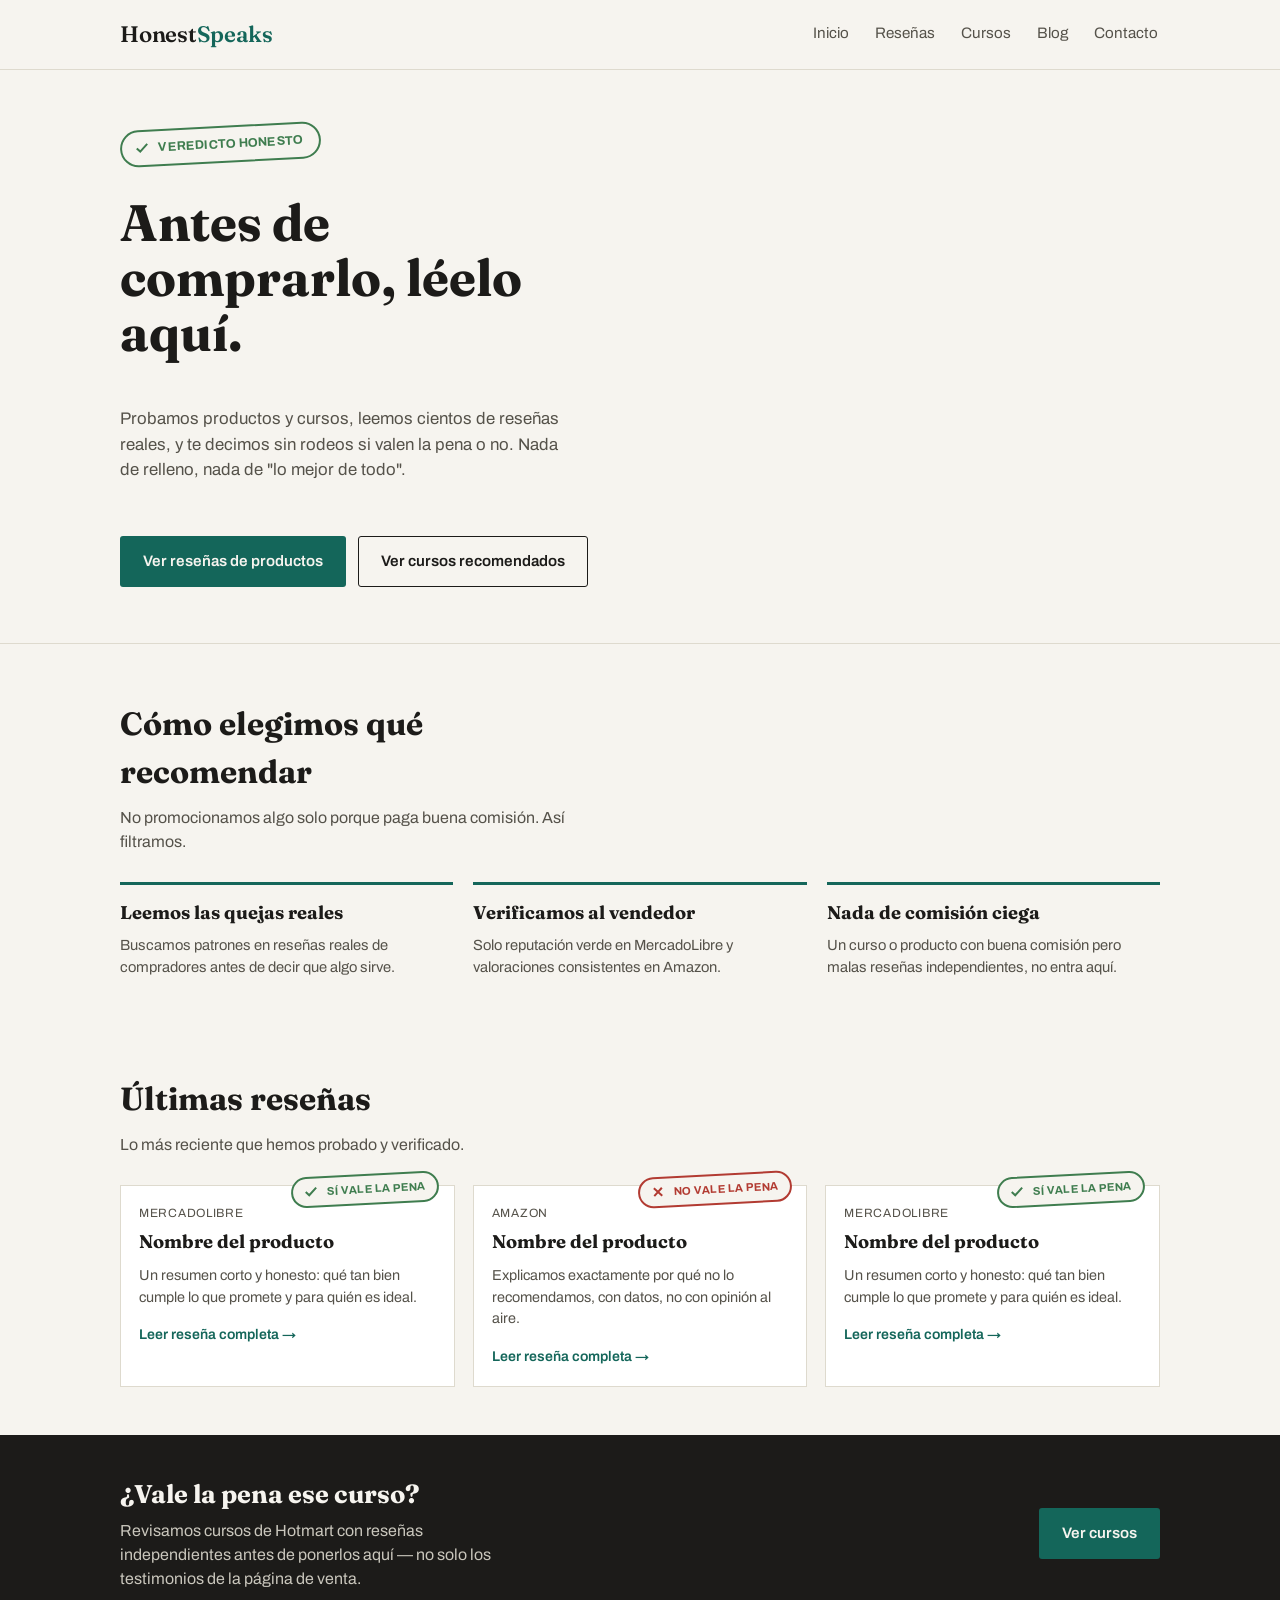
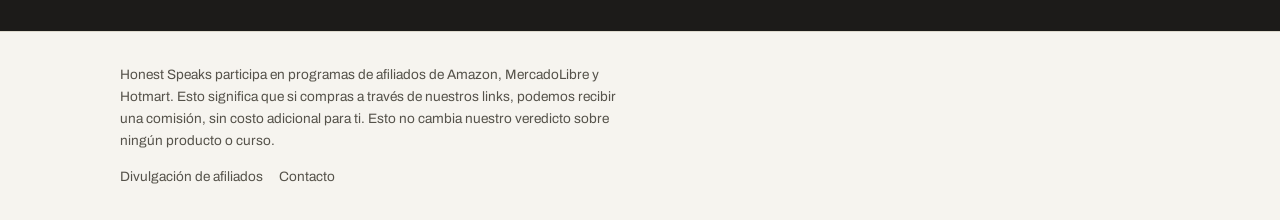
==== index.html @ 6c86795a "Create index.html for Honest Speaks website This HTML file serves as the main structure for the Hone" ====
<!DOCTYPE html>
<html lang="es">
<head>
<meta charset="UTF-8">
<meta name="viewport" content="width=device-width, initial-scale=1.0">
<title>Honest Speaks — Reseñas honestas de productos y cursos</title>
<meta name="description" content="Reseñas honestas de productos en Amazon y MercadoLibre, y cursos en Hotmart. Sin relleno, con veredicto claro.">
<link rel="preconnect" href="https://fonts.googleapis.com">
<link href="https://fonts.googleapis.com/css2?family=Fraunces:wght@500;600;700&family=Archivo:wght@400;600;700&display=swap" rel="stylesheet">
<link rel="stylesheet" href="style.css">
</head>
<body>

<header class="site-header">
  <div class="wrap">
    <a href="index.html" class="logo">Honest<span>Speaks</span></a>
    <nav class="main-nav">
      <a href="index.html">Inicio</a>
      <a href="resenas.html">Reseñas</a>
      <a href="cursos.html">Cursos</a>
      <a href="blog.html">Blog</a>
      <a href="contacto.html">Contacto</a>
    </nav>
  </div>
</header>

<section class="hero">
  <div class="wrap">
    <div class="stamp hero-stamp">
      <svg viewBox="0 0 24 24" fill="none" stroke="currentColor" stroke-width="3"><path d="M4 12l5 5L20 6"/></svg>
      VEREDICTO HONESTO
    </div>
    <h1>Antes de comprarlo, léelo aquí.</h1>
    <p>Probamos productos y cursos, leemos cientos de reseñas reales, y te decimos sin rodeos si valen la pena o no. Nada de relleno, nada de "lo mejor de todo".</p>
    <div class="hero-actions">
      <a href="resenas.html" class="btn btn-primary">Ver reseñas de productos</a>
      <a href="cursos.html" class="btn btn-ghost">Ver cursos recomendados</a>
    </div>
  </div>
</section>

<hr class="divider">

<section class="criteria">
  <div class="wrap">
    <div class="section-head">
      <h2>Cómo elegimos qué recomendar</h2>
      <p>No promocionamos algo solo porque paga buena comisión. Así filtramos.</p>
    </div>
    <div class="criteria-grid">
      <div class="criteria-item">
        <h3>Leemos las quejas reales</h3>
        <p>Buscamos patrones en reseñas reales de compradores antes de decir que algo sirve.</p>
      </div>
      <div class="criteria-item">
        <h3>Verificamos al vendedor</h3>
        <p>Solo reputación verde en MercadoLibre y valoraciones consistentes en Amazon.</p>
      </div>
      <div class="criteria-item">
        <h3>Nada de comisión ciega</h3>
        <p>Un curso o producto con buena comisión pero malas reseñas independientes, no entra aquí.</p>
      </div>
    </div>
  </div>
</section>

<section class="latest-reviews">
  <div class="wrap">
    <div class="section-head">
      <h2>Últimas reseñas</h2>
      <p>Lo más reciente que hemos probado y verificado.</p>
    </div>
    <div class="review-grid">

      <article class="review-card">
        <span class="stamp">
          <svg viewBox="0 0 24 24" fill="none" stroke="currentColor" stroke-width="3"><path d="M4 12l5 5L20 6"/></svg>
          SÍ VALE LA PENA
        </span>
        <p class="platform">MercadoLibre</p>
        <h3>Nombre del producto</h3>
        <p>Un resumen corto y honesto: qué tan bien cumple lo que promete y para quién es ideal.</p>
        <a href="resenas.html" class="card-link">Leer reseña completa →</a>
      </article>

      <article class="review-card">
        <span class="stamp no">
          <svg viewBox="0 0 24 24" fill="none" stroke="currentColor" stroke-width="3"><path d="M6 6l12 12M18 6L6 18"/></svg>
          NO VALE LA PENA
        </span>
        <p class="platform">Amazon</p>
        <h3>Nombre del producto</h3>
        <p>Explicamos exactamente por qué no lo recomendamos, con datos, no con opinión al aire.</p>
        <a href="resenas.html" class="card-link">Leer reseña completa →</a>
      </article>

      <article class="review-card">
        <span class="stamp">
          <svg viewBox="0 0 24 24" fill="none" stroke="currentColor" stroke-width="3"><path d="M4 12l5 5L20 6"/></svg>
          SÍ VALE LA PENA
        </span>
        <p class="platform">MercadoLibre</p>
        <h3>Nombre del producto</h3>
        <p>Un resumen corto y honesto: qué tan bien cumple lo que promete y para quién es ideal.</p>
        <a href="resenas.html" class="card-link">Leer reseña completa →</a>
      </article>

    </div>
  </div>
</section>

<div class="cta-block">
  <div class="wrap">
    <div>
      <h2>¿Vale la pena ese curso?</h2>
      <p>Revisamos cursos de Hotmart con reseñas independientes antes de ponerlos aquí — no solo los testimonios de la página de venta.</p>
    </div>
    <a href="cursos.html" class="btn btn-primary">Ver cursos</a>
  </div>
</div>

<footer class="site-footer">
  <div class="wrap">
    <p class="disclosure">Honest Speaks participa en programas de afiliados de Amazon, MercadoLibre y Hotmart. Esto significa que si compras a través de nuestros links, podemos recibir una comisión, sin costo adicional para ti. Esto no cambia nuestro veredicto sobre ningún producto o curso.</p>
    <nav class="footer-links">
      <a href="divulgacion.html">Divulgación de afiliados</a>
      <a href="contacto.html">Contacto</a>
    </nav>
  </div>
</footer>

</body>
</html>
---- style.css ----
/* ===== Honest Speaks — Estilos base ===== */

:root {
  --paper: #F6F4EF;
  --paper-dim: #EDE9DF;
  --ink: #1C1B19;
  --ink-soft: #55524A;
  --accent: #14665A;
  --accent-dark: #0D4A41;
  --si: #3F7D4F;
  --si-bg: #E4EFE3;
  --no: #B23B32;
  --no-bg: #F5E4E1;
  --border: #DEDACE;

  --serif: "Fraunces", Georgia, serif;
  --sans: "Archivo", -apple-system, sans-serif;

  --max-width: 1080px;
}

* { box-sizing: border-box; }

html { scroll-behavior: smooth; }

body {
  margin: 0;
  font-family: var(--sans);
  background: var(--paper);
  color: var(--ink);
  line-height: 1.5;
}

img { max-width: 100%; display: block; }

a { color: inherit; }

.wrap {
  max-width: var(--max-width);
  margin: 0 auto;
  padding: 0 20px;
}

/* ===== Header ===== */

.site-header {
  border-bottom: 1px solid var(--border);
  background: var(--paper);
  position: sticky;
  top: 0;
  z-index: 20;
}

.site-header .wrap {
  display: flex;
  align-items: center;
  justify-content: space-between;
  padding-top: 16px;
  padding-bottom: 16px;
  flex-wrap: wrap;
  gap: 10px;
}

.logo {
  font-family: var(--serif);
  font-size: 1.4rem;
  font-weight: 600;
  text-decoration: none;
  color: var(--ink);
  letter-spacing: -0.01em;
}

.logo span { color: var(--accent); }

.main-nav {
  display: flex;
  gap: 22px;
  flex-wrap: wrap;
}

.main-nav a {
  text-decoration: none;
  font-size: 0.95rem;
  color: var(--ink-soft);
  padding: 6px 2px;
  border-bottom: 2px solid transparent;
}

.main-nav a:hover,
.main-nav a:focus-visible {
  color: var(--ink);
  border-bottom-color: var(--accent);
}

/* ===== Hero ===== */

.hero {
  padding: 56px 0 48px;
}

.hero .wrap {
  display: flex;
  flex-direction: column;
  gap: 28px;
}

.hero h1 {
  font-family: var(--serif);
  font-size: clamp(2rem, 6vw, 3.2rem);
  line-height: 1.08;
  margin: 0 0 18px;
  max-width: 14ch;
}

.hero p {
  font-size: 1.05rem;
  color: var(--ink-soft);
  max-width: 46ch;
  margin: 0 0 26px;
}

.hero-actions {
  display: flex;
  gap: 12px;
  flex-wrap: wrap;
}

.btn {
  display: inline-block;
  font-family: var(--sans);
  font-weight: 600;
  font-size: 0.95rem;
  text-decoration: none;
  padding: 13px 22px;
  border-radius: 3px;
  border: 1px solid transparent;
  cursor: pointer;
}

.btn-primary {
  background: var(--accent);
  color: var(--paper);
}

.btn-primary:hover { background: var(--accent-dark); }

.btn-ghost {
  background: transparent;
  border-color: var(--ink);
  color: var(--ink);
}

.btn-ghost:hover { background: var(--ink); color: var(--paper); }

/* Sello de veredicto — la firma visual de la marca */

.stamp {
  --stamp-color: var(--si);
  display: inline-flex;
  align-items: center;
  gap: 8px;
  border: 2.5px solid var(--stamp-color);
  color: var(--stamp-color);
  border-radius: 999px;
  padding: 7px 16px 7px 12px;
  font-family: var(--sans);
  font-weight: 700;
  font-size: 0.78rem;
  letter-spacing: 0.02em;
  transform: rotate(-3deg);
  width: fit-content;
}

.stamp.no { --stamp-color: var(--no); }

.stamp svg { width: 16px; height: 16px; flex-shrink: 0; }

.hero-stamp { margin-bottom: 4px; }

/* ===== Secciones genéricas ===== */

section { padding: 48px 0; }

.section-head {
  margin-bottom: 28px;
  max-width: 52ch;
}

.section-head h2 {
  font-family: var(--serif);
  font-size: clamp(1.5rem, 4vw, 2rem);
  margin: 0 0 10px;
}

.section-head p {
  color: var(--ink-soft);
  margin: 0;
}

.divider { border: none; border-top: 1px solid var(--border); }

/* ===== Cómo elegimos ===== */

.criteria-grid {
  display: grid;
  grid-template-columns: 1fr;
  gap: 20px;
}

@media (min-width: 640px) {
  .criteria-grid { grid-template-columns: repeat(3, 1fr); }
}

.criteria-item {
  border-top: 3px solid var(--accent);
  padding-top: 14px;
}

.criteria-item h3 {
  font-family: var(--serif);
  font-size: 1.15rem;
  margin: 0 0 8px;
}

.criteria-item p {
  color: var(--ink-soft);
  font-size: 0.92rem;
  margin: 0;
}

/* ===== Tarjetas de reseña ===== */

.review-grid {
  display: grid;
  grid-template-columns: 1fr;
  gap: 18px;
}

@media (min-width: 720px) {
  .review-grid { grid-template-columns: repeat(3, 1fr); }
}

.review-card {
  background: #fff;
  border: 1px solid var(--border);
  padding: 18px;
  position: relative;
}

.review-card .stamp {
  position: absolute;
  top: -12px;
  right: 14px;
  background: var(--paper);
  font-size: 0.7rem;
  padding: 5px 12px 5px 10px;
}

.review-card .platform {
  font-size: 0.75rem;
  text-transform: uppercase;
  letter-spacing: 0.06em;
  color: var(--ink-soft);
  margin: 0 0 6px;
}

.review-card h3 {
  font-family: var(--serif);
  font-size: 1.15rem;
  margin: 4px 0 10px;
}

.review-card p {
  font-size: 0.9rem;
  color: var(--ink-soft);
  margin: 0 0 14px;
}

.review-card a.card-link {
  font-size: 0.88rem;
  font-weight: 600;
  color: var(--accent);
  text-decoration: none;
}

.review-card a.card-link:hover { text-decoration: underline; }

/* ===== CTA de cursos ===== */

.cta-block {
  background: var(--ink);
  color: var(--paper);
  padding: 40px 0;
}

.cta-block .wrap {
  display: flex;
  flex-direction: column;
  gap: 16px;
}

@media (min-width: 720px) {
  .cta-block .wrap {
    flex-direction: row;
    align-items: center;
    justify-content: space-between;
  }
}

.cta-block h2 {
  font-family: var(--serif);
  font-size: 1.6rem;
  margin: 0 0 6px;
}

.cta-block p {
  color: #C9C6BC;
  margin: 0;
  max-width: 44ch;
}

.cta-block .btn-primary {
  flex-shrink: 0;
}

/* ===== Footer ===== */

.site-footer {
  border-top: 1px solid var(--border);
  padding: 32px 0;
  font-size: 0.85rem;
  color: var(--ink-soft);
}

.site-footer .disclosure {
  max-width: 62ch;
  margin: 0 0 16px;
  line-height: 1.6;
}

.footer-links {
  display: flex;
  gap: 16px;
  flex-wrap: wrap;
}

.footer-links a { text-decoration: none; color: var(--ink-soft); }
.footer-links a:hover { color: var(--ink); }

/* ===== Utilidades de accesibilidad ===== */

a:focus-visible,
button:focus-visible {
  outline: 2px solid var(--accent);
  outline-offset: 2px;
}

@media (prefers-reduced-motion: reduce) {
  html { scroll-behavior: auto; }
}
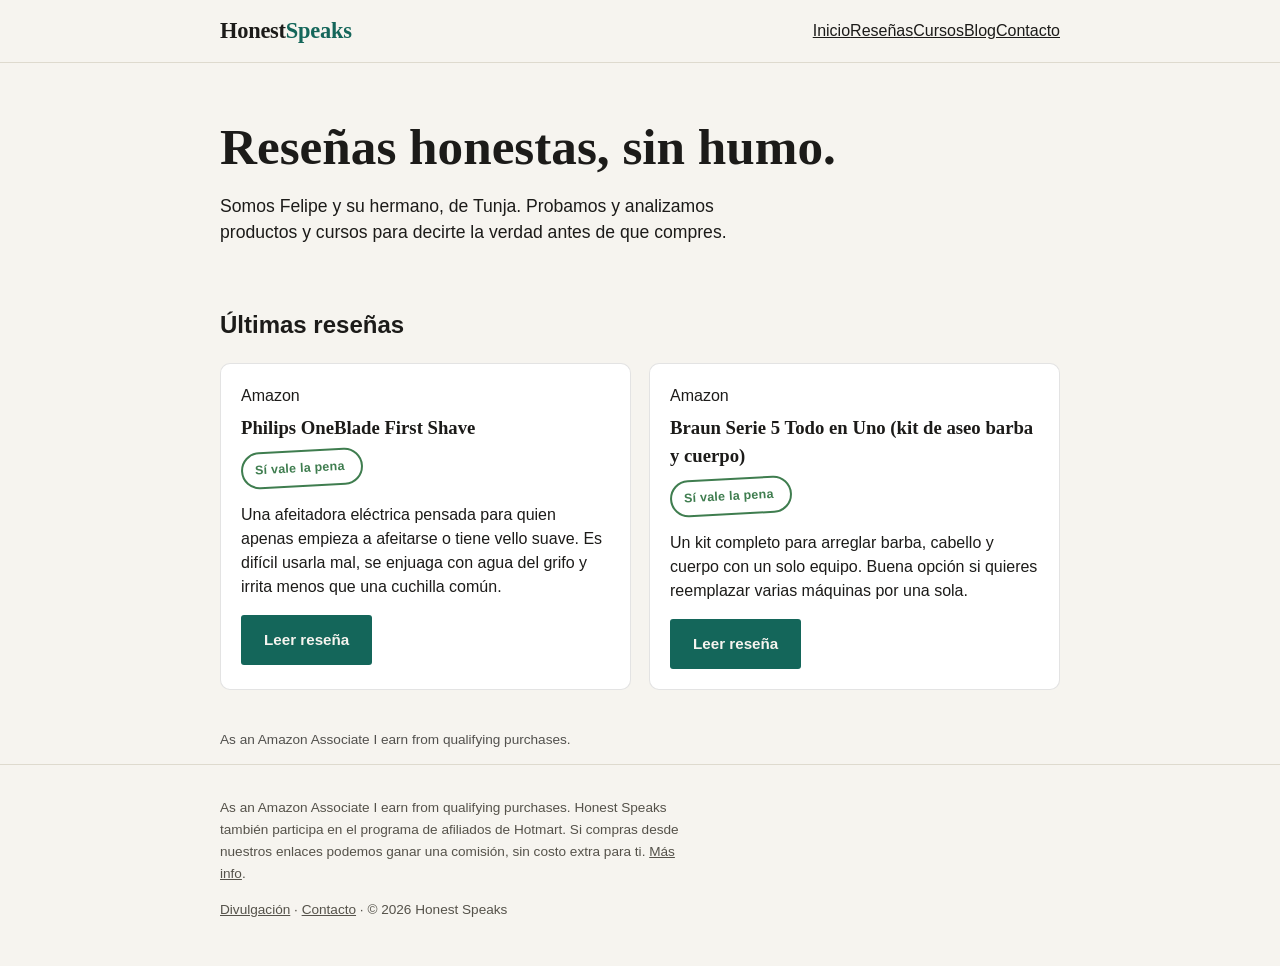
==== commit 0113c88e: "Add files via upload" ====
--- a/index.html
+++ b/index.html
@@ -3,131 +3,33 @@
 <head>
 <meta charset="UTF-8">
 <meta name="viewport" content="width=device-width, initial-scale=1.0">
-<title>Honest Speaks — Reseñas honestas de productos y cursos</title>
-<meta name="description" content="Reseñas honestas de productos en Amazon y MercadoLibre, y cursos en Hotmart. Sin relleno, con veredicto claro.">
-<link rel="preconnect" href="https://fonts.googleapis.com">
-<link href="https://fonts.googleapis.com/css2?family=Fraunces:wght@500;600;700&family=Archivo:wght@400;600;700&display=swap" rel="stylesheet">
+<title>Honest Speaks | Reseñas honestas</title>
+<meta name="description" content="Reseñas honestas de productos y cursos, hechas en Tunja, Colombia.">
 <link rel="stylesheet" href="style.css">
+<style>
+.wrap-x{max-width:880px;margin:0 auto;padding:0 20px}
+.hero-x{padding:56px 0 24px}
+.hero-x h1{font-family:'Fraunces',serif;font-size:clamp(2rem,6vw,3.2rem);line-height:1.1;margin:0 0 14px}
+.hero-x p{font-size:1.1rem;max-width:560px}
+.grid-x{display:grid;gap:18px;grid-template-columns:repeat(auto-fit,minmax(260px,1fr));margin:20px 0 40px}
+.card-x{background:#fff;border:1px solid rgba(28,27,25,.12);border-radius:10px;padding:20px}
+.card-x h3{margin:6px 0 8px;font-family:'Fraunces',serif}
+.note-x{font-size:.85rem;opacity:.75}
+</style>
 </head>
 <body>
-
-<header class="site-header">
-  <div class="wrap">
-    <a href="index.html" class="logo">Honest<span>Speaks</span></a>
-    <nav class="main-nav">
-      <a href="index.html">Inicio</a>
-      <a href="resenas.html">Reseñas</a>
-      <a href="cursos.html">Cursos</a>
-      <a href="blog.html">Blog</a>
-      <a href="contacto.html">Contacto</a>
-    </nav>
-  </div>
-</header>
-
-<section class="hero">
-  <div class="wrap">
-    <div class="stamp hero-stamp">
-      <svg viewBox="0 0 24 24" fill="none" stroke="currentColor" stroke-width="3"><path d="M4 12l5 5L20 6"/></svg>
-      VEREDICTO HONESTO
-    </div>
-    <h1>Antes de comprarlo, léelo aquí.</h1>
-    <p>Probamos productos y cursos, leemos cientos de reseñas reales, y te decimos sin rodeos si valen la pena o no. Nada de relleno, nada de "lo mejor de todo".</p>
-    <div class="hero-actions">
-      <a href="resenas.html" class="btn btn-primary">Ver reseñas de productos</a>
-      <a href="cursos.html" class="btn btn-ghost">Ver cursos recomendados</a>
-    </div>
-  </div>
-</section>
-
-<hr class="divider">
-
-<section class="criteria">
-  <div class="wrap">
-    <div class="section-head">
-      <h2>Cómo elegimos qué recomendar</h2>
-      <p>No promocionamos algo solo porque paga buena comisión. Así filtramos.</p>
-    </div>
-    <div class="criteria-grid">
-      <div class="criteria-item">
-        <h3>Leemos las quejas reales</h3>
-        <p>Buscamos patrones en reseñas reales de compradores antes de decir que algo sirve.</p>
-      </div>
-      <div class="criteria-item">
-        <h3>Verificamos al vendedor</h3>
-        <p>Solo reputación verde en MercadoLibre y valoraciones consistentes en Amazon.</p>
-      </div>
-      <div class="criteria-item">
-        <h3>Nada de comisión ciega</h3>
-        <p>Un curso o producto con buena comisión pero malas reseñas independientes, no entra aquí.</p>
-      </div>
-    </div>
-  </div>
-</section>
-
-<section class="latest-reviews">
-  <div class="wrap">
-    <div class="section-head">
-      <h2>Últimas reseñas</h2>
-      <p>Lo más reciente que hemos probado y verificado.</p>
-    </div>
-    <div class="review-grid">
-
-      <article class="review-card">
-        <span class="stamp">
-          <svg viewBox="0 0 24 24" fill="none" stroke="currentColor" stroke-width="3"><path d="M4 12l5 5L20 6"/></svg>
-          SÍ VALE LA PENA
-        </span>
-        <p class="platform">MercadoLibre</p>
-        <h3>Nombre del producto</h3>
-        <p>Un resumen corto y honesto: qué tan bien cumple lo que promete y para quién es ideal.</p>
-        <a href="resenas.html" class="card-link">Leer reseña completa →</a>
-      </article>
-
-      <article class="review-card">
-        <span class="stamp no">
-          <svg viewBox="0 0 24 24" fill="none" stroke="currentColor" stroke-width="3"><path d="M6 6l12 12M18 6L6 18"/></svg>
-          NO VALE LA PENA
-        </span>
-        <p class="platform">Amazon</p>
-        <h3>Nombre del producto</h3>
-        <p>Explicamos exactamente por qué no lo recomendamos, con datos, no con opinión al aire.</p>
-        <a href="resenas.html" class="card-link">Leer reseña completa →</a>
-      </article>
-
-      <article class="review-card">
-        <span class="stamp">
-          <svg viewBox="0 0 24 24" fill="none" stroke="currentColor" stroke-width="3"><path d="M4 12l5 5L20 6"/></svg>
-          SÍ VALE LA PENA
-        </span>
-        <p class="platform">MercadoLibre</p>
-        <h3>Nombre del producto</h3>
-        <p>Un resumen corto y honesto: qué tan bien cumple lo que promete y para quién es ideal.</p>
-        <a href="resenas.html" class="card-link">Leer reseña completa →</a>
-      </article>
-
-    </div>
-  </div>
-</section>
-
-<div class="cta-block">
-  <div class="wrap">
-    <div>
-      <h2>¿Vale la pena ese curso?</h2>
-      <p>Revisamos cursos de Hotmart con reseñas independientes antes de ponerlos aquí — no solo los testimonios de la página de venta.</p>
-    </div>
-    <a href="cursos.html" class="btn btn-primary">Ver cursos</a>
-  </div>
-</div>
-
-<footer class="site-footer">
-  <div class="wrap">
-    <p class="disclosure">Honest Speaks participa en programas de afiliados de Amazon, MercadoLibre y Hotmart. Esto significa que si compras a través de nuestros links, podemos recibir una comisión, sin costo adicional para ti. Esto no cambia nuestro veredicto sobre ningún producto o curso.</p>
-    <nav class="footer-links">
-      <a href="divulgacion.html">Divulgación de afiliados</a>
-      <a href="contacto.html">Contacto</a>
-    </nav>
-  </div>
-</footer>
-
+<header class="site-header"><div class="wrap-x" style="display:flex;justify-content:space-between;align-items:center;flex-wrap:wrap;gap:10px;padding-top:14px;padding-bottom:14px">
+<a href="index.html" class="logo">Honest<span>Speaks</span></a>
+<nav><a href="index.html" class="active">Inicio</a><a href="resenas.html">Reseñas</a><a href="cursos.html">Cursos</a><a href="blog.html">Blog</a><a href="contacto.html">Contacto</a></nav></div></header>
+<main class="wrap-x">
+<section class="hero-x"><h1>Reseñas honestas, sin humo.</h1><p>Somos Felipe y su hermano, de Tunja. Probamos y analizamos productos y cursos para decirte la verdad antes de que compres.</p></section>
+<h2>Últimas reseñas</h2>
+<div class="grid-x"><div class="card-x"><span class="platform">Amazon</span><h3>Philips OneBlade First Shave</h3><span class="stamp">Sí vale la pena</span><p>Una afeitadora eléctrica pensada para quien apenas empieza a afeitarse o tiene vello suave. Es difícil usarla mal, se enjuaga con agua del grifo y irrita menos que una cuchilla común.</p><a class="btn btn-primary" href="resenas.html#oneblade">Leer reseña</a></div><div class="card-x"><span class="platform">Amazon</span><h3>Braun Serie 5 Todo en Uno (kit de aseo barba y cuerpo)</h3><span class="stamp">Sí vale la pena</span><p>Un kit completo para arreglar barba, cabello y cuerpo con un solo equipo. Buena opción si quieres reemplazar varias máquinas por una sola.</p><a class="btn btn-primary" href="resenas.html#braun5">Leer reseña</a></div></div>
+<p class="note-x">As an Amazon Associate I earn from qualifying purchases.</p>
+</main>
+<footer class="site-footer"><div class="wrap-x">
+<p class="disclosure">As an Amazon Associate I earn from qualifying purchases. Honest Speaks también participa en el programa de afiliados de Hotmart. Si compras desde nuestros enlaces podemos ganar una comisión, sin costo extra para ti. <a href="divulgacion.html">Más info</a>.</p>
+<p><a href="divulgacion.html">Divulgación</a> · <a href="contacto.html">Contacto</a> · © 2026 Honest Speaks</p>
+</div></footer>
 </body>
-</html>
+</html>
--- a/style.css
+++ b/style.css
@@ -346,7 +346,184 @@
 
 .footer-links a { text-decoration: none; color: var(--ink-soft); }
 .footer-links a:hover { color: var(--ink); }
-
+/* ===== Página de reseñas completas ===== */
+
+.page-header {
+  padding: 40px 0 8px;
+}
+
+.page-header h1 {
+  font-family: var(--serif);
+  font-size: clamp(1.8rem, 5vw, 2.6rem);
+  margin: 0 0 10px;
+}
+
+.page-header p {
+  color: var(--ink-soft);
+  max-width: 56ch;
+  margin: 0;
+}
+
+.review-detail {
+  background: #fff;
+  border: 1px solid var(--border);
+  margin-bottom: 28px;
+  padding: 24px;
+  position: relative;
+}
+
+.review-detail-top {
+  display: flex;
+  flex-wrap: wrap;
+  gap: 16px;
+  align-items: flex-start;
+  justify-content: space-between;
+  margin-bottom: 14px;
+}
+
+.review-detail-top .platform {
+  font-size: 0.75rem;
+  text-transform: uppercase;
+  letter-spacing: 0.06em;
+  color: var(--ink-soft);
+  margin: 0 0 4px;
+}
+
+.review-detail h2 {
+  font-family: var(--serif);
+  font-size: 1.5rem;
+  margin: 0 0 4px;
+}
+
+.review-detail .price {
+  font-size: 0.95rem;
+  color: var(--ink-soft);
+  margin: 0;
+}
+
+.pros-cons {
+  display: grid;
+  grid-template-columns: 1fr;
+  gap: 16px;
+  margin: 18px 0;
+}
+
+@media (min-width: 640px) {
+  .pros-cons { grid-template-columns: 1fr 1fr; }
+}
+
+.pros-cons h3 {
+  font-size: 0.85rem;
+  text-transform: uppercase;
+  letter-spacing: 0.04em;
+  margin: 0 0 8px;
+}
+
+.pros h3 { color: var(--si); }
+.cons h3 { color: var(--no); }
+
+.pros-cons ul {
+  margin: 0;
+  padding-left: 18px;
+  font-size: 0.92rem;
+  color: var(--ink-soft);
+}
+
+.pros-cons li { margin-bottom: 6px; }
+
+.review-detail .summary {
+  font-size: 0.95rem;
+  color: var(--ink-soft);
+  margin: 0 0 18px;
+}
+
+.buy-row {
+  display: flex;
+  flex-wrap: wrap;
+  align-items: center;
+  gap: 12px;
+  border-top: 1px solid var(--border);
+  padding-top: 16px;
+}
+
+.buy-row .disclosure-tag {
+  font-size: 0.75rem;
+  color: var(--ink-soft);
+  /* ===== Blog ===== */
+
+.blog-list-item {
+  border-bottom: 1px solid var(--border);
+  padding: 22px 0;
+}
+
+.blog-list-item .date {
+  font-size: 0.78rem;
+  text-transform: uppercase;
+  letter-spacing: 0.05em;
+  color: var(--ink-soft);
+  margin: 0 0 6px;
+}
+
+.blog-list-item h2 {
+  font-family: var(--serif);
+  font-size: 1.3rem;
+  margin: 0 0 8px;
+}
+
+.blog-list-item h2 a {
+  text-decoration: none;
+  color: var(--ink);
+}
+
+.blog-list-item h2 a:hover { color: var(--accent); }
+
+.blog-list-item p {
+  color: var(--ink-soft);
+  font-size: 0.95rem;
+  margin: 0;
+}
+
+.blog-post {
+  background: #fff;
+  border: 1px solid var(--border);
+  padding: 28px 24px;
+}
+
+.blog-post .date {
+  font-size: 0.78rem;
+  text-transform: uppercase;
+  letter-spacing: 0.05em;
+  color: var(--ink-soft);
+  margin: 0 0 8px;
+}
+
+.blog-post h1 {
+  font-family: var(--serif);
+  font-size: clamp(1.6rem, 5vw, 2.2rem);
+  margin: 0 0 20px;
+  line-height: 1.15;
+}
+
+.blog-post h2 {
+  font-family: var(--serif);
+  font-size: 1.25rem;
+  margin: 28px 0 12px;
+}
+
+.blog-post p {
+  color: var(--ink-soft);
+  font-size: 1rem;
+  line-height: 1.75;
+  margin: 0 0 16px;
+}
+
+.blog-post ul {
+  color: var(--ink-soft);
+  line-height: 1.8;
+  padding-left: 20px;
+  margin: 0 0 16px;
+}
+}
 /* ===== Utilidades de accesibilidad ===== */
 
 a:focus-visible,
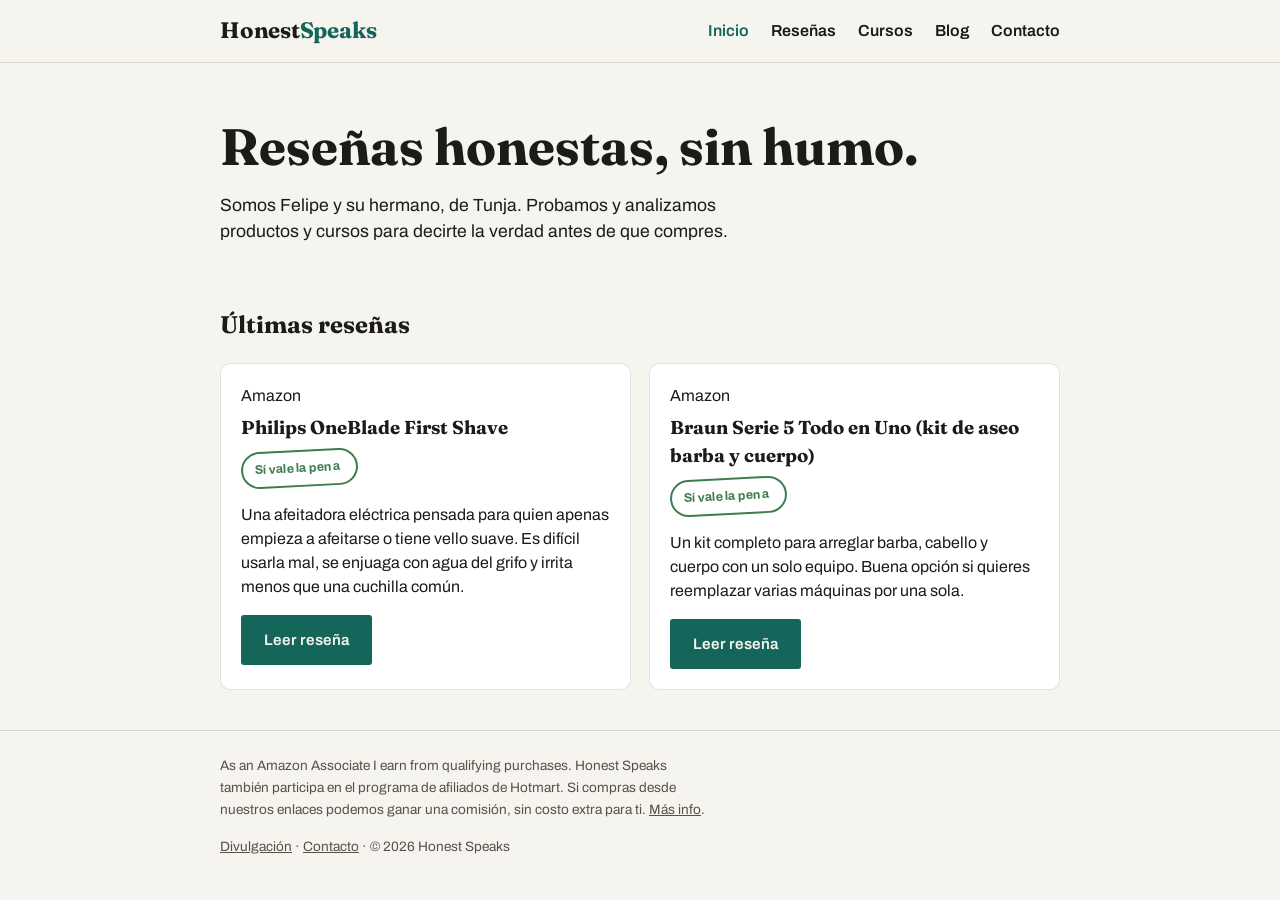
==== commit bf63d8be: "Add files via upload" ====
--- a/index.html
+++ b/index.html
@@ -5,8 +5,17 @@
 <meta name="viewport" content="width=device-width, initial-scale=1.0">
 <title>Honest Speaks | Reseñas honestas</title>
 <meta name="description" content="Reseñas honestas de productos y cursos, hechas en Tunja, Colombia.">
+<link rel="preconnect" href="https://fonts.googleapis.com"><link href="https://fonts.googleapis.com/css2?family=Archivo:wght@400;600&family=Fraunces:wght@600;700&display=swap" rel="stylesheet">
 <link rel="stylesheet" href="style.css">
 <style>
+body{font-family:'Archivo',sans-serif}
+h1,h2,h3,.logo{font-family:'Fraunces',serif}
+.logo{font-size:1.4rem;font-weight:700;text-decoration:none;color:#1C1B19}
+.logo span{color:#14665A}
+nav{display:flex;gap:22px;flex-wrap:wrap}
+nav a{text-decoration:none;color:#1C1B19;font-weight:600}
+nav a.active,nav a:hover{color:#14665A}
+.site-footer{border-top:1px solid rgba(28,27,25,.15);margin-top:40px;padding:24px 0;font-size:.85rem}
 .wrap-x{max-width:880px;margin:0 auto;padding:0 20px}
 .hero-x{padding:56px 0 24px}
 .hero-x h1{font-family:'Fraunces',serif;font-size:clamp(2rem,6vw,3.2rem);line-height:1.1;margin:0 0 14px}
@@ -25,7 +34,6 @@
 <section class="hero-x"><h1>Reseñas honestas, sin humo.</h1><p>Somos Felipe y su hermano, de Tunja. Probamos y analizamos productos y cursos para decirte la verdad antes de que compres.</p></section>
 <h2>Últimas reseñas</h2>
 <div class="grid-x"><div class="card-x"><span class="platform">Amazon</span><h3>Philips OneBlade First Shave</h3><span class="stamp">Sí vale la pena</span><p>Una afeitadora eléctrica pensada para quien apenas empieza a afeitarse o tiene vello suave. Es difícil usarla mal, se enjuaga con agua del grifo y irrita menos que una cuchilla común.</p><a class="btn btn-primary" href="resenas.html#oneblade">Leer reseña</a></div><div class="card-x"><span class="platform">Amazon</span><h3>Braun Serie 5 Todo en Uno (kit de aseo barba y cuerpo)</h3><span class="stamp">Sí vale la pena</span><p>Un kit completo para arreglar barba, cabello y cuerpo con un solo equipo. Buena opción si quieres reemplazar varias máquinas por una sola.</p><a class="btn btn-primary" href="resenas.html#braun5">Leer reseña</a></div></div>
-<p class="note-x">As an Amazon Associate I earn from qualifying purchases.</p>
 </main>
 <footer class="site-footer"><div class="wrap-x">
 <p class="disclosure">As an Amazon Associate I earn from qualifying purchases. Honest Speaks también participa en el programa de afiliados de Hotmart. Si compras desde nuestros enlaces podemos ganar una comisión, sin costo extra para ti. <a href="divulgacion.html">Más info</a>.</p>
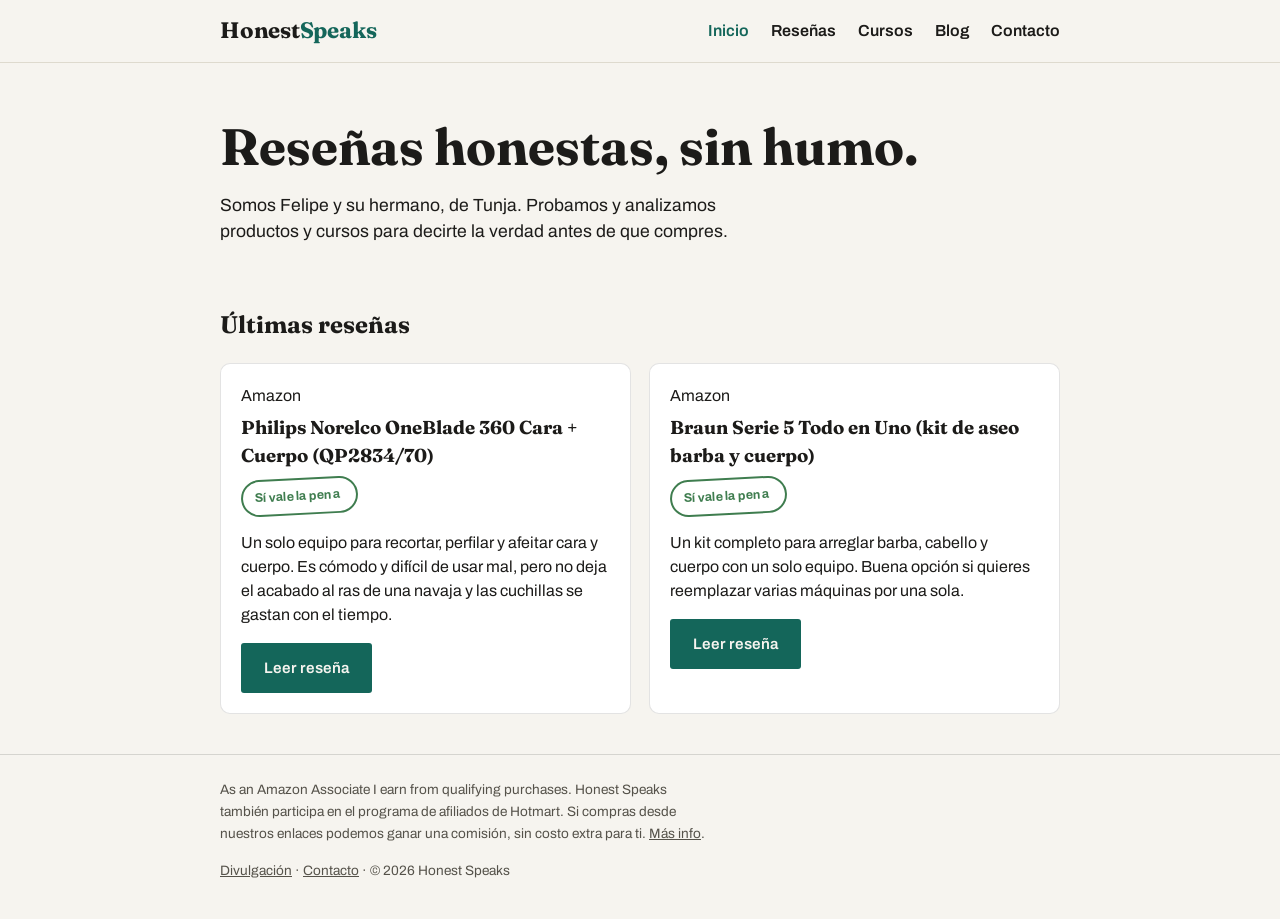
==== commit deeb02d2: "Add files via upload" ====
--- a/index.html
+++ b/index.html
@@ -33,7 +33,7 @@
 <main class="wrap-x">
 <section class="hero-x"><h1>Reseñas honestas, sin humo.</h1><p>Somos Felipe y su hermano, de Tunja. Probamos y analizamos productos y cursos para decirte la verdad antes de que compres.</p></section>
 <h2>Últimas reseñas</h2>
-<div class="grid-x"><div class="card-x"><span class="platform">Amazon</span><h3>Philips OneBlade First Shave</h3><span class="stamp">Sí vale la pena</span><p>Una afeitadora eléctrica pensada para quien apenas empieza a afeitarse o tiene vello suave. Es difícil usarla mal, se enjuaga con agua del grifo y irrita menos que una cuchilla común.</p><a class="btn btn-primary" href="resenas.html#oneblade">Leer reseña</a></div><div class="card-x"><span class="platform">Amazon</span><h3>Braun Serie 5 Todo en Uno (kit de aseo barba y cuerpo)</h3><span class="stamp">Sí vale la pena</span><p>Un kit completo para arreglar barba, cabello y cuerpo con un solo equipo. Buena opción si quieres reemplazar varias máquinas por una sola.</p><a class="btn btn-primary" href="resenas.html#braun5">Leer reseña</a></div></div>
+<div class="grid-x"><div class="card-x"><span class="platform">Amazon</span><h3>Philips Norelco OneBlade 360 Cara + Cuerpo (QP2834/70)</h3><span class="stamp">Sí vale la pena</span><p>Un solo equipo para recortar, perfilar y afeitar cara y cuerpo. Es cómodo y difícil de usar mal, pero no deja el acabado al ras de una navaja y las cuchillas se gastan con el tiempo.</p><a class="btn btn-primary" href="resenas.html#oneblade">Leer reseña</a></div><div class="card-x"><span class="platform">Amazon</span><h3>Braun Serie 5 Todo en Uno (kit de aseo barba y cuerpo)</h3><span class="stamp">Sí vale la pena</span><p>Un kit completo para arreglar barba, cabello y cuerpo con un solo equipo. Buena opción si quieres reemplazar varias máquinas por una sola.</p><a class="btn btn-primary" href="resenas.html#braun5">Leer reseña</a></div></div>
 </main>
 <footer class="site-footer"><div class="wrap-x">
 <p class="disclosure">As an Amazon Associate I earn from qualifying purchases. Honest Speaks también participa en el programa de afiliados de Hotmart. Si compras desde nuestros enlaces podemos ganar una comisión, sin costo extra para ti. <a href="divulgacion.html">Más info</a>.</p>
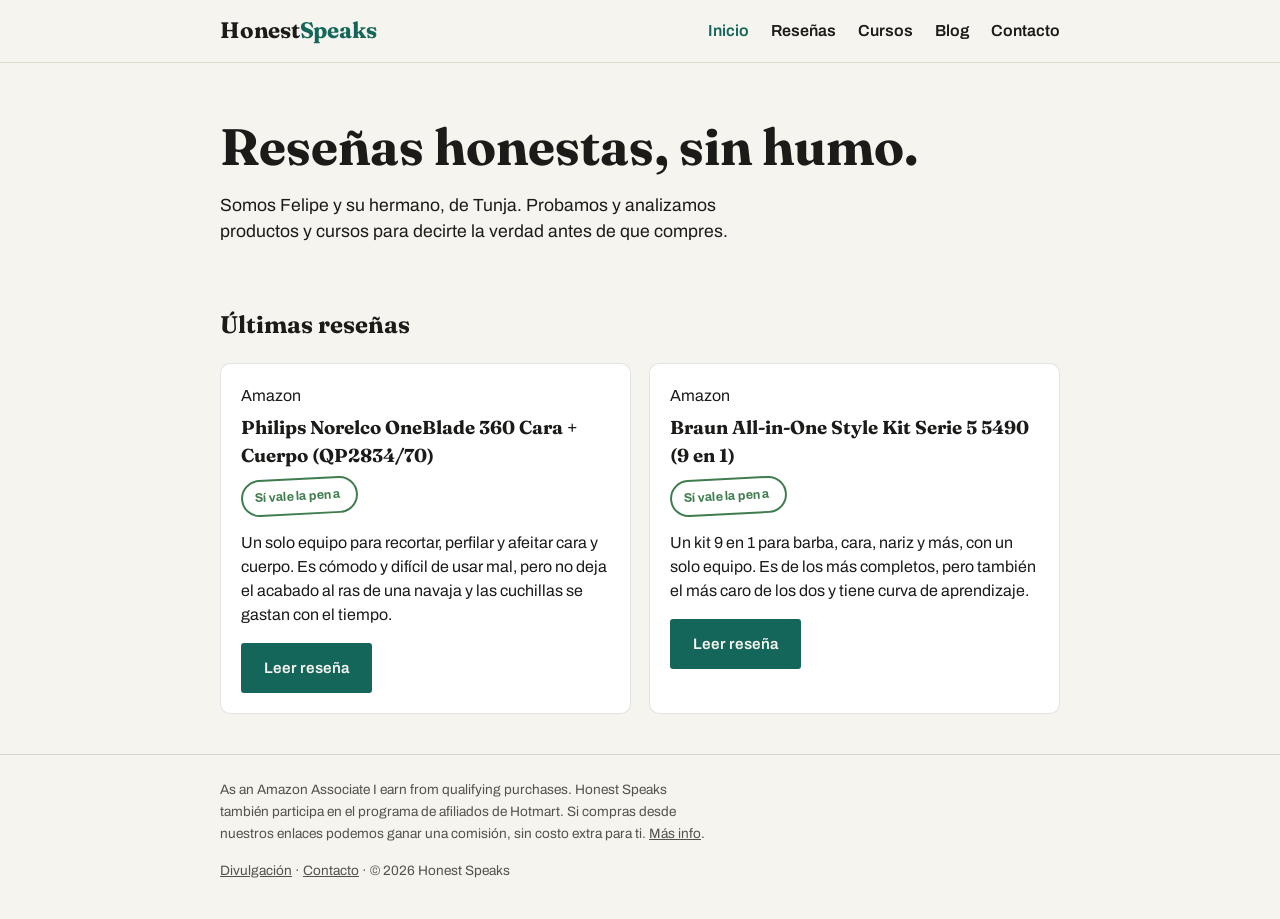
==== commit e12b0171: "Add files via upload" ====
--- a/index.html
+++ b/index.html
@@ -33,7 +33,7 @@
 <main class="wrap-x">
 <section class="hero-x"><h1>Reseñas honestas, sin humo.</h1><p>Somos Felipe y su hermano, de Tunja. Probamos y analizamos productos y cursos para decirte la verdad antes de que compres.</p></section>
 <h2>Últimas reseñas</h2>
-<div class="grid-x"><div class="card-x"><span class="platform">Amazon</span><h3>Philips Norelco OneBlade 360 Cara + Cuerpo (QP2834/70)</h3><span class="stamp">Sí vale la pena</span><p>Un solo equipo para recortar, perfilar y afeitar cara y cuerpo. Es cómodo y difícil de usar mal, pero no deja el acabado al ras de una navaja y las cuchillas se gastan con el tiempo.</p><a class="btn btn-primary" href="resenas.html#oneblade">Leer reseña</a></div><div class="card-x"><span class="platform">Amazon</span><h3>Braun Serie 5 Todo en Uno (kit de aseo barba y cuerpo)</h3><span class="stamp">Sí vale la pena</span><p>Un kit completo para arreglar barba, cabello y cuerpo con un solo equipo. Buena opción si quieres reemplazar varias máquinas por una sola.</p><a class="btn btn-primary" href="resenas.html#braun5">Leer reseña</a></div></div>
+<div class="grid-x"><div class="card-x"><span class="platform">Amazon</span><h3>Philips Norelco OneBlade 360 Cara + Cuerpo (QP2834/70)</h3><span class="stamp">Sí vale la pena</span><p>Un solo equipo para recortar, perfilar y afeitar cara y cuerpo. Es cómodo y difícil de usar mal, pero no deja el acabado al ras de una navaja y las cuchillas se gastan con el tiempo.</p><a class="btn btn-primary" href="resenas.html#oneblade">Leer reseña</a></div><div class="card-x"><span class="platform">Amazon</span><h3>Braun All-in-One Style Kit Serie 5 5490 (9 en 1)</h3><span class="stamp">Sí vale la pena</span><p>Un kit 9 en 1 para barba, cara, nariz y más, con un solo equipo. Es de los más completos, pero también el más caro de los dos y tiene curva de aprendizaje.</p><a class="btn btn-primary" href="resenas.html#braun5">Leer reseña</a></div></div>
 </main>
 <footer class="site-footer"><div class="wrap-x">
 <p class="disclosure">As an Amazon Associate I earn from qualifying purchases. Honest Speaks también participa en el programa de afiliados de Hotmart. Si compras desde nuestros enlaces podemos ganar una comisión, sin costo extra para ti. <a href="divulgacion.html">Más info</a>.</p>
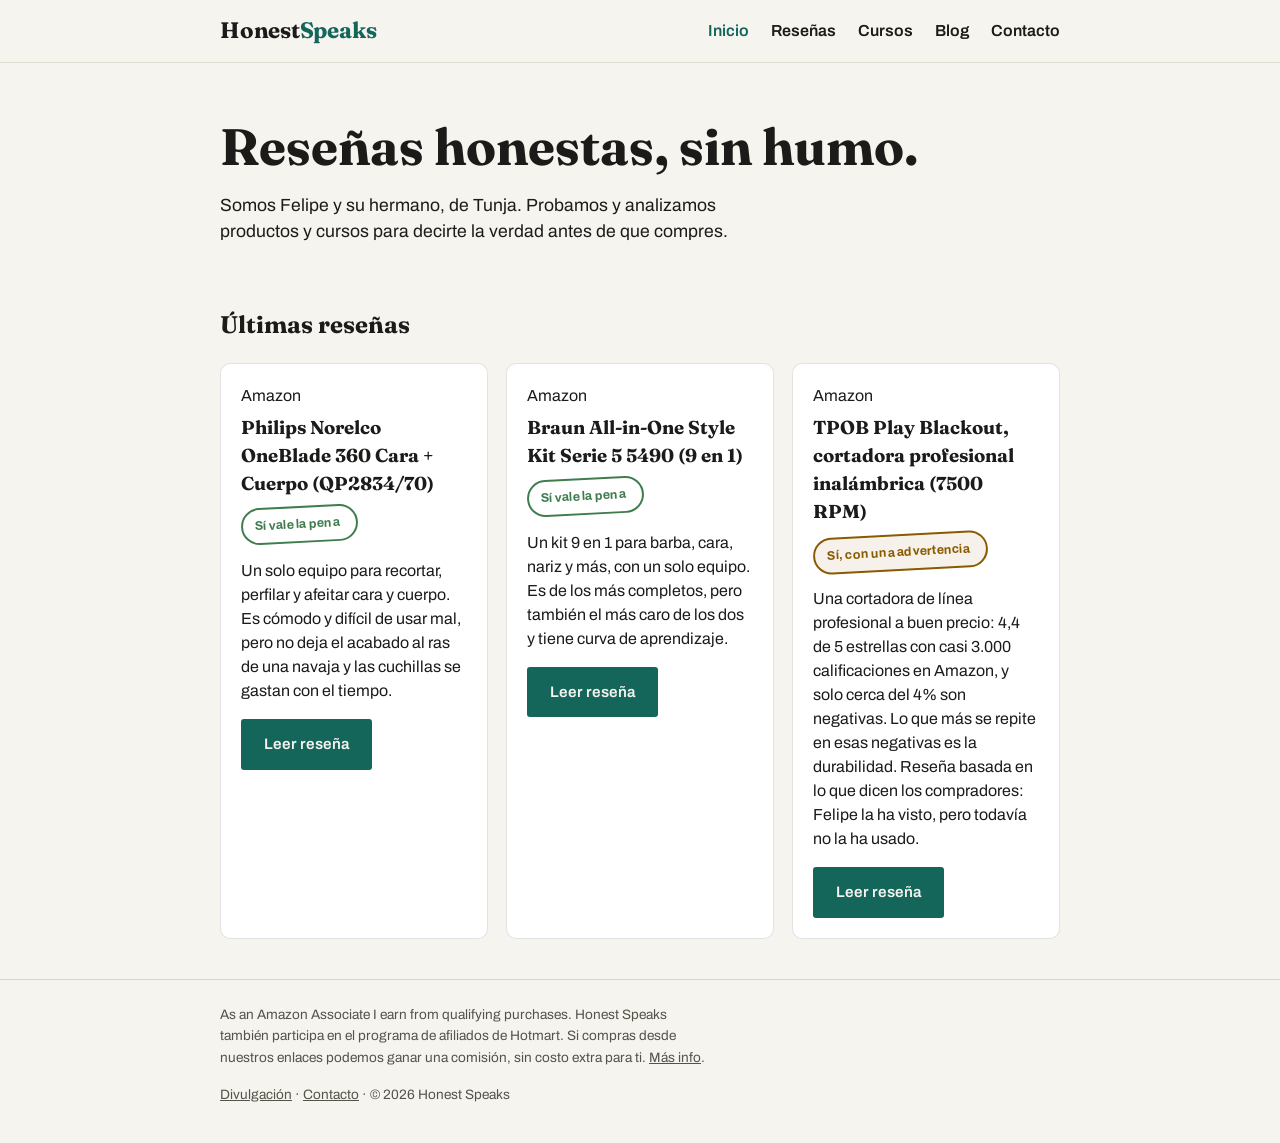
==== commit 3e8712f5: "Add files via upload" ====
--- a/index.html
+++ b/index.html
@@ -15,6 +15,7 @@
 nav{display:flex;gap:22px;flex-wrap:wrap}
 nav a{text-decoration:none;color:#1C1B19;font-weight:600}
 nav a.active,nav a:hover{color:#14665A}
+.stamp.mid{color:#8a5a00;border-color:#8a5a00;background:rgba(138,90,0,.08)}
 .site-footer{border-top:1px solid rgba(28,27,25,.15);margin-top:40px;padding:24px 0;font-size:.85rem}
 .wrap-x{max-width:880px;margin:0 auto;padding:0 20px}
 .hero-x{padding:56px 0 24px}
@@ -33,7 +34,7 @@
 <main class="wrap-x">
 <section class="hero-x"><h1>Reseñas honestas, sin humo.</h1><p>Somos Felipe y su hermano, de Tunja. Probamos y analizamos productos y cursos para decirte la verdad antes de que compres.</p></section>
 <h2>Últimas reseñas</h2>
-<div class="grid-x"><div class="card-x"><span class="platform">Amazon</span><h3>Philips Norelco OneBlade 360 Cara + Cuerpo (QP2834/70)</h3><span class="stamp">Sí vale la pena</span><p>Un solo equipo para recortar, perfilar y afeitar cara y cuerpo. Es cómodo y difícil de usar mal, pero no deja el acabado al ras de una navaja y las cuchillas se gastan con el tiempo.</p><a class="btn btn-primary" href="resenas.html#oneblade">Leer reseña</a></div><div class="card-x"><span class="platform">Amazon</span><h3>Braun All-in-One Style Kit Serie 5 5490 (9 en 1)</h3><span class="stamp">Sí vale la pena</span><p>Un kit 9 en 1 para barba, cara, nariz y más, con un solo equipo. Es de los más completos, pero también el más caro de los dos y tiene curva de aprendizaje.</p><a class="btn btn-primary" href="resenas.html#braun5">Leer reseña</a></div></div>
+<div class="grid-x"><div class="card-x"><span class="platform">Amazon</span><h3>Philips Norelco OneBlade 360 Cara + Cuerpo (QP2834/70)</h3><span class="stamp ">Sí vale la pena</span><p>Un solo equipo para recortar, perfilar y afeitar cara y cuerpo. Es cómodo y difícil de usar mal, pero no deja el acabado al ras de una navaja y las cuchillas se gastan con el tiempo.</p><a class="btn btn-primary" href="resenas.html#oneblade">Leer reseña</a></div><div class="card-x"><span class="platform">Amazon</span><h3>Braun All-in-One Style Kit Serie 5 5490 (9 en 1)</h3><span class="stamp ">Sí vale la pena</span><p>Un kit 9 en 1 para barba, cara, nariz y más, con un solo equipo. Es de los más completos, pero también el más caro de los dos y tiene curva de aprendizaje.</p><a class="btn btn-primary" href="resenas.html#braun5">Leer reseña</a></div><div class="card-x"><span class="platform">Amazon</span><h3>TPOB Play Blackout, cortadora profesional inalámbrica (7500 RPM)</h3><span class="stamp mid">Sí, con una advertencia</span><p>Una cortadora de línea profesional a buen precio: 4,4 de 5 estrellas con casi 3.000 calificaciones en Amazon, y solo cerca del 4% son negativas. Lo que más se repite en esas negativas es la durabilidad. Reseña basada en lo que dicen los compradores: Felipe la ha visto, pero todavía no la ha usado.</p><a class="btn btn-primary" href="resenas.html#tpob">Leer reseña</a></div></div>
 </main>
 <footer class="site-footer"><div class="wrap-x">
 <p class="disclosure">As an Amazon Associate I earn from qualifying purchases. Honest Speaks también participa en el programa de afiliados de Hotmart. Si compras desde nuestros enlaces podemos ganar una comisión, sin costo extra para ti. <a href="divulgacion.html">Más info</a>.</p>
